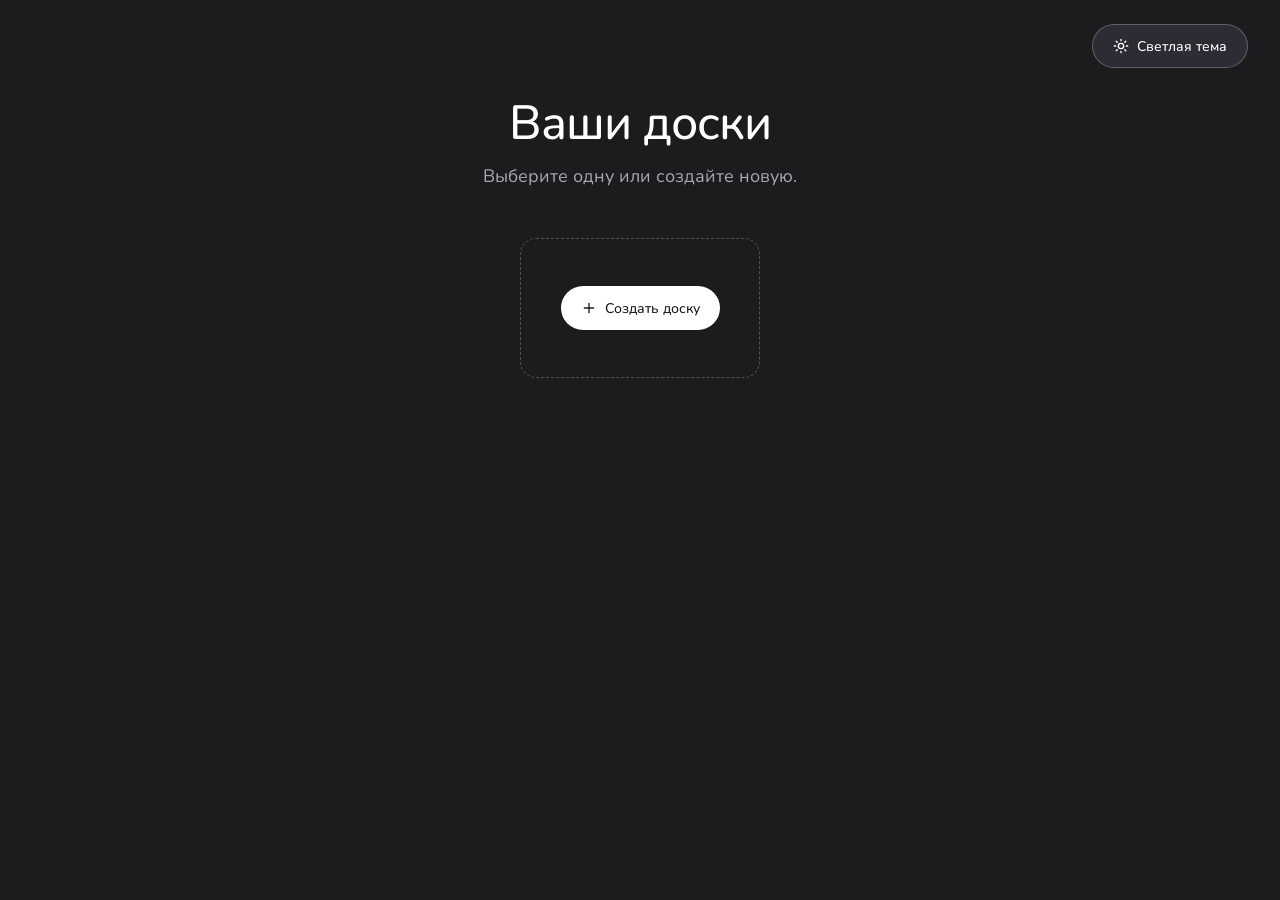
==== index.html @ d498b530 "Share boards with other users by login - Owner opens access to a board by login from the new "Доступ" ====
<!DOCTYPE html>
<html lang="ru">
<head>
<meta charset="UTF-8">
<meta name="viewport" content="width=device-width, initial-scale=1.0">
<title>Ваши доски</title>
<link rel="stylesheet" href="/static/fonts/nunito.css">
<link rel="stylesheet" href="/static/start.css">
<link rel="stylesheet" href="/static/dialog.css">
<script src="/static/theme.js"></script>
</head>
<body>

<div class="account">
  <button id="account-btn" class="account-btn" type="button" aria-haspopup="menu" aria-expanded="false" title="Аккаунт" hidden></button>
  <div id="account-menu" class="account-menu" role="menu" hidden></div>
  <a id="login-btn" class="account-login-btn" href="/login" hidden>Войти</a>
</div>

<button id="theme-toggle" class="theme-toggle-btn" type="button" title="Переключить тему"></button>

<div class="page">
  <div class="header">
    <div class="title">Ваши доски</div>
    <p class="subtitle">Выберите одну или создайте новую.</p>
  </div>

  <div class="password-banner" id="password-banner" hidden></div>

  <div class="boards-grid" id="boards-grid"></div>

  <section class="shared-section" id="shared-section" hidden>
    <h2 class="section-title">Доступные мне</h2>
    <p class="section-subtitle">Доски, которые вам открыли другие пользователи.</p>
    <div class="boards-grid" id="shared-grid"></div>
  </section>
</div>

<script src="/static/auth.js"></script>
<script src="/static/dialog.js"></script>
<script src="/static/guest.js"></script>
<script src="/static/account.js"></script>
<script src="/static/start.js"></script>
</body>
</html>
---- static/fonts/nunito.css ----
/* Nunito (variable, 200–1000) — хранится локально, работает без интернета.
   Лицензия SIL Open Font License 1.1 — см. OFL.txt рядом. */

/* cyrillic-ext */
@font-face {
  font-family: 'Nunito';
  font-style: normal;
  font-display: swap;
  font-weight: 200 1000;
  src: url('/static/fonts/nunito-cyrillic-ext-wght-normal.woff2') format('woff2');
  unicode-range: U+0460-052F,U+1C80-1C8A,U+20B4,U+2DE0-2DFF,U+A640-A69F,U+FE2E-FE2F;
}

/* cyrillic */
@font-face {
  font-family: 'Nunito';
  font-style: normal;
  font-display: swap;
  font-weight: 200 1000;
  src: url('/static/fonts/nunito-cyrillic-wght-normal.woff2') format('woff2');
  unicode-range: U+0301,U+0400-045F,U+0490-0491,U+04B0-04B1,U+2116;
}

/* latin-ext */
@font-face {
  font-family: 'Nunito';
  font-style: normal;
  font-display: swap;
  font-weight: 200 1000;
  src: url('/static/fonts/nunito-latin-ext-wght-normal.woff2') format('woff2');
  unicode-range: U+0100-02BA,U+02BD-02C5,U+02C7-02CC,U+02CE-02D7,U+02DD-02FF,U+0304,U+0308,U+0329,U+1D00-1DBF,U+1E00-1E9F,U+1EF2-1EFF,U+2020,U+20A0-20AB,U+20AD-20C0,U+2113,U+2C60-2C7F,U+A720-A7FF;
}

/* latin */
@font-face {
  font-family: 'Nunito';
  font-style: normal;
  font-display: swap;
  font-weight: 200 1000;
  src: url('/static/fonts/nunito-latin-wght-normal.woff2') format('woff2');
  unicode-range: U+0000-00FF,U+0131,U+0152-0153,U+02BB-02BC,U+02C6,U+02DA,U+02DC,U+0304,U+0308,U+0329,U+2000-206F,U+20AC,U+2122,U+2191,U+2193,U+2212,U+2215,U+FEFF,U+FFFD;
}
---- static/start.css ----
/* Стартовая страница — по дизайн-системе «Like Miro».
   Тёмная тема (по умолчанию) собрана из тёмных токенов системы. */
:root {
  --page: #1c1c1e;
  --panel: #2c2c34;
  --panel-border: rgba(255,255,255,0.08);
  --text: #ffffff;
  --text2: #a5a8b5;
  --icon: #a5a8b5;
  --hover: rgba(255,255,255,0.08);
  --secondary-border: rgba(255,255,255,0.24);
  --dashed: rgba(255,255,255,0.24);
  --bar-track: rgba(255,255,255,0.08);
  --primary-bg: #ffffff;
  --primary-fg: #1c1c1e;
  --shadow-card: 0px 4px 12px 0px rgba(0, 0, 0, 0.4);
  --font: 'Nunito', -apple-system, BlinkMacSystemFont, 'Noto Sans', sans-serif;
}

:root[data-theme="light"] {
  --page: #f7f8fa;
  --panel: #ffffff;
  --panel-border: #e0e2e8;
  --text: #1c1c1e;
  --text2: #555a6a;
  --icon: #6b6f7e;
  --hover: #eef0f3;
  --secondary-border: #c7cad5;
  --dashed: #c7cad5;
  --bar-track: #eef0f4;
  --primary-bg: #1c1c1e;
  --primary-fg: #ffffff;
  --shadow-card: 0px 4px 12px 0px rgba(5, 0, 56, 0.06);
}

* { box-sizing: border-box; }

html, body {
  height: 100%;
}

body {
  margin: 0;
  font-family: var(--font);
  background: var(--page);
  color: var(--text);
  min-height: 100vh;
  padding: 96px 32px 48px;
}

button { font-family: inherit; }

svg { display: block; flex-shrink: 0; }

.page {
  max-width: 1040px;
  margin: 0 auto;
}

.header {
  text-align: center;
  margin-bottom: 48px;
}

.title {
  font-size: 48px;
  line-height: 1.15;
  font-weight: 500;
  letter-spacing: -1px;
  margin: 0 0 12px;
}

.subtitle {
  color: var(--text2);
  font-size: 18px;
  line-height: 1.5;
  margin: 0;
}

.boards-grid {
  display: flex;
  flex-wrap: wrap;
  gap: 24px;
  justify-content: center;
}

.board-tile {
  width: 240px;
  min-height: 140px;
  background: var(--panel);
  border: 1px solid var(--panel-border);
  border-radius: 16px;
  padding: 24px;
  text-decoration: none;
  color: var(--text);
  display: flex;
  flex-direction: column;
  justify-content: space-between;
  gap: 16px;
  cursor: pointer;
  transition: box-shadow 0.18s ease, transform 0.18s ease;
}

.board-tile:hover {
  box-shadow: var(--shadow-card);
  transform: translateY(-2px);
}

.board-tile-head {
  display: flex;
  align-items: flex-start;
  gap: 8px;
}

.board-tile-title {
  flex: 1;
  min-width: 0;
  font-size: 18px;
  line-height: 1.4;
  font-weight: 500;
  word-wrap: break-word;
}

/* низ плитки: число задач и полоска распределения задач по столбцам */
.board-tile-meta {
  display: flex;
  flex-direction: column;
  gap: 8px;
}

.board-tile-count {
  --tile-text2: var(--text2);
  color: var(--tile-text2);
  font-size: 15px;
  line-height: 1.4;
  font-weight: 500;
}

/* строка с числом задач; справа — значок «доступ открыт N пользователям» */
.board-tile-count-row {
  display: flex;
  align-items: center;
  justify-content: space-between;
  gap: 8px;
}

.board-tile-shared,
.board-tile-owner {
  display: inline-flex;
  align-items: center;
  gap: 4px;
  color: var(--text2);
  font-size: 13px;
  line-height: 1.4;
  font-weight: 600;
  min-width: 0;
}

/* чья доска (раздел «Доступные мне») — под названием */
.board-tile-owner {
  margin-top: -8px;
}

.board-tile-owner span {
  overflow: hidden;
  text-overflow: ellipsis;
  white-space: nowrap;
}

.board-tile[data-bg] .board-tile-shared,
.board-tile[data-bg] .board-tile-owner {
  color: rgba(255, 255, 255, 0.85);
}

.board-tile[data-bg="yellow"] .board-tile-shared,
.board-tile[data-bg="yellow"] .board-tile-owner {
  color: rgba(28, 28, 30, 0.75);
}

/* раздел «Доступные мне» */
.shared-section {
  margin-top: 64px;
}

.shared-section[hidden] { display: none; }

.section-title {
  text-align: center;
  font-size: 28px;
  line-height: 1.25;
  font-weight: 500;
  margin: 0 0 8px;
}

.section-subtitle {
  text-align: center;
  color: var(--text2);
  font-size: 15px;
  line-height: 1.5;
  margin: 0 0 32px;
}

/* дорожка под полоской — чтобы цветные отрезки читались на любом фоне плитки */
.board-tile-bar {
  display: flex;
  gap: 2px;
  padding: 2px;
  border-radius: 9999px;
  background: var(--bar-track);
}

.board-tile-bar-seg {
  flex: 1 1 0;
  min-width: 4px;
  height: 6px;
  border-radius: 9999px;
}

.board-tile-bar-empty {
  flex: 1 1 0;
  height: 6px;
}

.board-tile-delete {
  flex-shrink: 0;
  width: 32px;
  height: 32px;
  margin: -6px -8px 0 0;
  border-radius: 9999px;
  border: none;
  background: transparent;
  color: var(--icon);
  cursor: pointer;
  display: flex;
  align-items: center;
  justify-content: center;
  padding: 0;
  opacity: 0;
  transition: background 0.18s ease, color 0.18s ease, opacity 0.18s ease;
}

.board-tile:hover .board-tile-delete,
.board-tile-delete:focus-visible {
  opacity: 1;
}

/* на сенсорных экранах наведения нет — крестик удаления доски виден всегда */
@media (hover: none) {
  .board-tile-delete {
    opacity: 1;
  }
}

/* «Переместить» на плитке — только на сенсорных экранах */
/* плитка — ссылка: без стандартной подсветки ссылки при нажатии на телефоне
   (иначе она накрывает и плитку, и открытое меню) */
.board-tile {
  -webkit-tap-highlight-color: transparent;
}

.board-tile-move-wrap {
  position: relative;
  display: none;
  margin: -6px -4px 0 0;
}

@media (hover: none) {
  .board-tile-move-wrap {
    display: block;
  }
}

.board-tile-move {
  width: 32px;
  height: 32px;
  border-radius: 9999px;
  border: none;
  background: transparent;
  color: var(--icon);
  cursor: pointer;
  display: flex;
  align-items: center;
  justify-content: center;
  padding: 0;
}

.board-tile[data-bg] .board-tile-move {
  color: rgba(255, 255, 255, 0.85);
}

.board-tile[data-bg="yellow"] .board-tile-move {
  color: rgba(28, 28, 30, 0.75);
}

.tile-menu {
  position: absolute;
  top: calc(100% + 4px);
  right: 0;
  z-index: 50;
  min-width: 160px;
  padding: 6px;
  background: var(--panel);
  border: 1px solid var(--panel-border);
  border-radius: 12px;
  box-shadow: var(--shadow-card);
  display: flex;
  flex-direction: column;
}

.tile-menu[hidden] { display: none; }

.tile-menu-item {
  display: flex;
  align-items: center;
  gap: 10px;
  height: 36px;
  padding: 0 12px;
  border: none;
  border-radius: 8px;
  background: transparent;
  color: var(--text);
  font-family: inherit;
  font-size: 14px;
  font-weight: 500;
  text-align: left;
  cursor: pointer;
}

.tile-menu-item svg {
  color: var(--icon);
}

.tile-menu-item:disabled {
  opacity: 0.4;
  cursor: default;
}

/* сдвинутая плитка коротко подсвечивается */
@keyframes tile-moved {
  0% { box-shadow: 0 0 0 3px #5b76fe; }
  100% { box-shadow: 0 0 0 3px transparent; }
}

.board-tile.tile-moved {
  animation: tile-moved 1.2s ease-out;
}

.board-tile-delete:hover {
  background: var(--hover);
  color: var(--text);
}

.add-board-tile {
  width: 240px;
  min-height: 140px;
  border: 1.5px dashed var(--dashed);
  border-radius: 16px;
  background: transparent;
  cursor: pointer;
  display: flex;
  align-items: center;
  justify-content: center;
  padding: 24px;
  transition: background 0.18s ease;
}

.add-board-tile:hover {
  background: var(--hover);
}

.add-board-pill {
  display: inline-flex;
  align-items: center;
  gap: 8px;
  height: 44px;
  padding: 0 20px;
  border-radius: 9999px;
  background: var(--primary-bg);
  color: var(--primary-fg);
  font-size: 14px;
  line-height: 1.5;
  font-weight: 500;
}

.empty-hint {
  text-align: center;
  color: var(--text2);
  font-size: 14px;
  line-height: 1.5;
  margin-bottom: 24px;
}

.theme-toggle-btn {
  position: fixed;
  top: 24px;
  right: 32px;
  display: inline-flex;
  align-items: center;
  gap: 8px;
  height: 44px;
  padding: 0 20px;
  border-radius: 9999px;
  border: 1px solid var(--secondary-border);
  background: var(--panel);
  color: var(--text);
  font-size: 14px;
  line-height: 1.5;
  font-weight: 500;
  cursor: pointer;
  transition: background 0.18s ease;
}

.theme-toggle-btn:hover {
  background: var(--hover);
}

/* Плитка доски в цвете фона этой доски — те же насыщенные цвета, что и фон
   на странице доски (см. static/style.css), одинаковые в обеих темах.
   Текст на цветной плитке белый, на жёлтой — тёмный. */
.board-tile[data-bg="blue"]   { background: #3d63dd; }
.board-tile[data-bg="green"]  { background: #1f9d62; }
.board-tile[data-bg="purple"] { background: #7b52e0; }
.board-tile[data-bg="red"]    { background: #d9463f; }
.board-tile[data-bg="yellow"] { background: #e0b416; }

.board-tile[data-bg] {
  border-color: transparent;
  color: #ffffff;
  --bar-track: rgba(255, 255, 255, 0.35);
}

.board-tile[data-bg] .board-tile-count,
.board-tile[data-bg] .board-tile-delete {
  color: rgba(255, 255, 255, 0.85);
}

.board-tile[data-bg="yellow"] {
  color: #1c1c1e;
  --bar-track: rgba(255, 255, 255, 0.45);
}

.board-tile[data-bg="yellow"] .board-tile-count,
.board-tile[data-bg="yellow"] .board-tile-delete {
  color: rgba(28, 28, 30, 0.75);
}

.board-tile[data-bg] .board-tile-delete:hover {
  background: rgba(255, 255, 255, 0.2);
  color: inherit;
}

/* Перетаскивание плиток досок */
.board-tile[draggable="true"] {
  -webkit-user-drag: element;
}

/* место, откуда взята плитка при перетаскивании */
.board-tile.dragging {
  /* !important — перебить цветной фон плиток (data-bg) */
  background: transparent !important;
  border: 1.5px dashed var(--dashed) !important;
  box-shadow: none;
  transform: none;
}

.board-tile.dragging > * {
  visibility: hidden;
}

/* --- Аккаунт: кнопка с именем пространства и меню (слева вверху) --- */
.account {
  position: fixed;
  top: 24px;
  left: 32px;
  z-index: 100;
  display: flex;
  gap: 8px;
}

/* «Войти» — вход в другое, существующее пространство */
.account-login-btn {
  display: inline-flex;
  align-items: center;
  height: 44px;
  padding: 0 20px;
  border-radius: 9999px;
  border: 1px solid var(--secondary-border);
  background: var(--panel);
  color: var(--text);
  font-size: 14px;
  line-height: 1.5;
  font-weight: 500;
  text-decoration: none;
  transition: background 0.18s ease;
}

.account-login-btn:hover {
  background: var(--hover);
}

.account-login-btn[hidden] { display: none; }

.account-btn {
  display: inline-flex;
  align-items: center;
  gap: 8px;
  max-width: min(320px, calc(100vw - 360px));
  height: 44px;
  padding: 0 16px 0 20px;
  border-radius: 9999px;
  border: 1px solid var(--secondary-border);
  background: var(--panel);
  color: var(--text);
  font-size: 14px;
  line-height: 1.5;
  font-weight: 500;
  cursor: pointer;
  transition: background 0.18s ease;
}

.account-btn[hidden] { display: none; }

.account-btn:hover,
.account-btn[aria-expanded="true"] {
  background: var(--hover);
}

.account-btn-name {
  min-width: 0;
  overflow: hidden;
  text-overflow: ellipsis;
  white-space: nowrap;
}

.account-menu {
  position: absolute;
  top: calc(100% + 8px);
  left: 0;
  min-width: 220px;
  padding: 8px;
  background: var(--panel);
  border: 1px solid var(--panel-border);
  border-radius: 12px;
  box-shadow: var(--shadow-card);
  display: flex;
  flex-direction: column;
}

.account-menu[hidden] { display: none; }

.account-menu-item {
  height: 36px;
  padding: 0 12px;
  border: none;
  border-radius: 8px;
  background: transparent;
  color: var(--text);
  font-size: 14px;
  font-weight: 500;
  text-align: left;
  cursor: pointer;
}

.account-menu-item:hover,
.account-menu-item:focus-visible {
  background: var(--hover);
  outline: none;
}

.account-menu-item-danger {
  color: #e5484d;
}

/* --- Напоминание задать пароль --- */
.password-banner {
  display: flex;
  align-items: center;
  gap: 16px;
  max-width: 768px;
  margin: -16px auto 40px;
  padding: 16px 20px;
  background: var(--panel);
  border: 1px solid var(--panel-border);
  border-left: 4px solid #fcb900;
  border-radius: 12px;
}

.password-banner[hidden] { display: none; }

.password-banner-icon {
  color: #fcb900;
  flex-shrink: 0;
}

.password-banner-text {
  flex: 1;
  min-width: 0;
}

.password-banner-title {
  font-size: 15px;
  line-height: 1.4;
  font-weight: 600;
}

.password-banner-message {
  margin-top: 2px;
  color: var(--text2);
  font-size: 14px;
  line-height: 1.5;
}

.password-banner-btn {
  flex-shrink: 0;
  height: 40px;
  padding: 0 20px;
  border-radius: 9999px;
  border: 1px solid var(--primary-bg);
  background: var(--primary-bg);
  color: var(--primary-fg);
  font-size: 14px;
  font-weight: 600;
  cursor: pointer;
  transition: opacity 0.18s ease;
}

.password-banner-btn:hover {
  opacity: 0.85;
}

@media (max-width: 640px) {
  .password-banner {
    flex-wrap: wrap;
  }
  .password-banner-btn {
    width: 100%;
  }
  .account { left: 16px; top: 16px; }
  .theme-toggle-btn { right: 16px; top: 16px; }
  .theme-toggle-btn span { display: none; }
  .theme-toggle-btn { padding: 0 14px; }
  .account-btn { max-width: calc(100vw - 190px); }
}
---- static/dialog.css ----
/* Общие окна в стиле доски (static/dialog.js) — подключаются и на стартовой
   странице, и на доске. Используют цветовые токены страницы (--panel, --text…);
   где на стартовой странице токена нет — берётся значение по умолчанию. */

.confirm-overlay {
  position: fixed;
  inset: 0;
  z-index: 1000;
  display: flex;
  align-items: center;
  justify-content: center;
  padding: 16px;
  background: rgba(0, 0, 0, 0.5);
  opacity: 0;
  transition: opacity 0.15s ease;
}

:root[data-theme="light"] .confirm-overlay {
  background: rgba(28, 28, 30, 0.32);
}

.confirm-overlay.open {
  opacity: 1;
}

.confirm-dialog {
  width: min(400px, 100%);
  background: var(--panel);
  border: 1px solid var(--panel-border);
  border-radius: 16px;
  box-shadow: var(--shadow-modal, 0px 16px 48px -8px rgba(0, 0, 0, 0.5));
  padding: 24px;
  transform: translateY(8px) scale(0.98);
  transition: transform 0.15s ease;
}

.confirm-overlay.open .confirm-dialog {
  transform: none;
}

.confirm-title {
  font-size: 18px;
  line-height: 1.4;
  font-weight: 600;
  color: var(--text);
  margin-bottom: 8px;
  word-wrap: break-word;
}

.confirm-message {
  font-size: 14px;
  line-height: 1.5;
  color: var(--text2);
}

.confirm-buttons {
  display: flex;
  justify-content: flex-end;
  gap: 8px;
  margin-top: 24px;
}

.confirm-btn {
  height: 40px;
  padding: 0 20px;
  border-radius: 9999px;
  font-family: inherit;
  font-size: 14px;
  line-height: 1.5;
  font-weight: 600;
  cursor: pointer;
  transition: background 0.18s ease, opacity 0.18s ease;
}

.confirm-btn:focus-visible {
  outline: 2px solid var(--link, #5b76fe);
  outline-offset: 2px;
}

.confirm-btn-cancel {
  background: transparent;
  border: 1px solid var(--secondary-border);
  color: var(--text);
}

.confirm-btn-cancel:hover {
  background: var(--hover);
}

/* красная кнопка — опасное действие (удаление) */
.confirm-btn-danger {
  background: #e5484d;
  border: 1px solid #e5484d;
  color: #ffffff;
}

.confirm-btn-danger:hover {
  opacity: 0.88;
}

.confirm-btn-primary {
  background: var(--primary-bg);
  border: 1px solid var(--primary-bg);
  color: var(--primary-fg);
}

.confirm-btn-primary:hover {
  opacity: 0.85;
}

.confirm-input {
  display: block;
  width: 100%;
  height: 44px;
  margin-top: 12px;
  padding: 0 12px;
  background: var(--input-bg, var(--page));
  border: 1px solid var(--secondary-border);
  border-radius: 8px;
  color: var(--text);
  font-family: inherit;
  font-size: 15px;
  line-height: 1.5;
}

.confirm-input::placeholder {
  color: var(--icon);
}

.confirm-input:focus {
  outline: none;
  border-color: var(--link, #5b76fe);
  box-shadow: 0 0 0 1px var(--link, #5b76fe);
}

/* Окно-форма (KanbanDialog.form): подписи полей и текст ошибки */
.confirm-field {
  display: block;
  margin-top: 12px;
}

.confirm-field-label {
  display: block;
  font-size: 13px;
  line-height: 1.4;
  font-weight: 600;
  color: var(--text2);
}

.confirm-field .confirm-input {
  margin-top: 6px;
}

.confirm-error {
  min-height: 0;
  margin-top: 12px;
  font-size: 14px;
  line-height: 1.5;
  color: #e5484d;
}

.confirm-error:empty {
  display: none;
}

.confirm-btn:disabled {
  opacity: 0.6;
  cursor: default;
}

/* поле типа «поиск» (окна с noAutofill) выглядит как обычное поле */
.confirm-input[type="search"] {
  -webkit-appearance: none;
  appearance: none;
}

.confirm-input[type="search"]::-webkit-search-cancel-button,
.confirm-input[type="search"]::-webkit-search-decoration {
  -webkit-appearance: none;
  display: none;
}
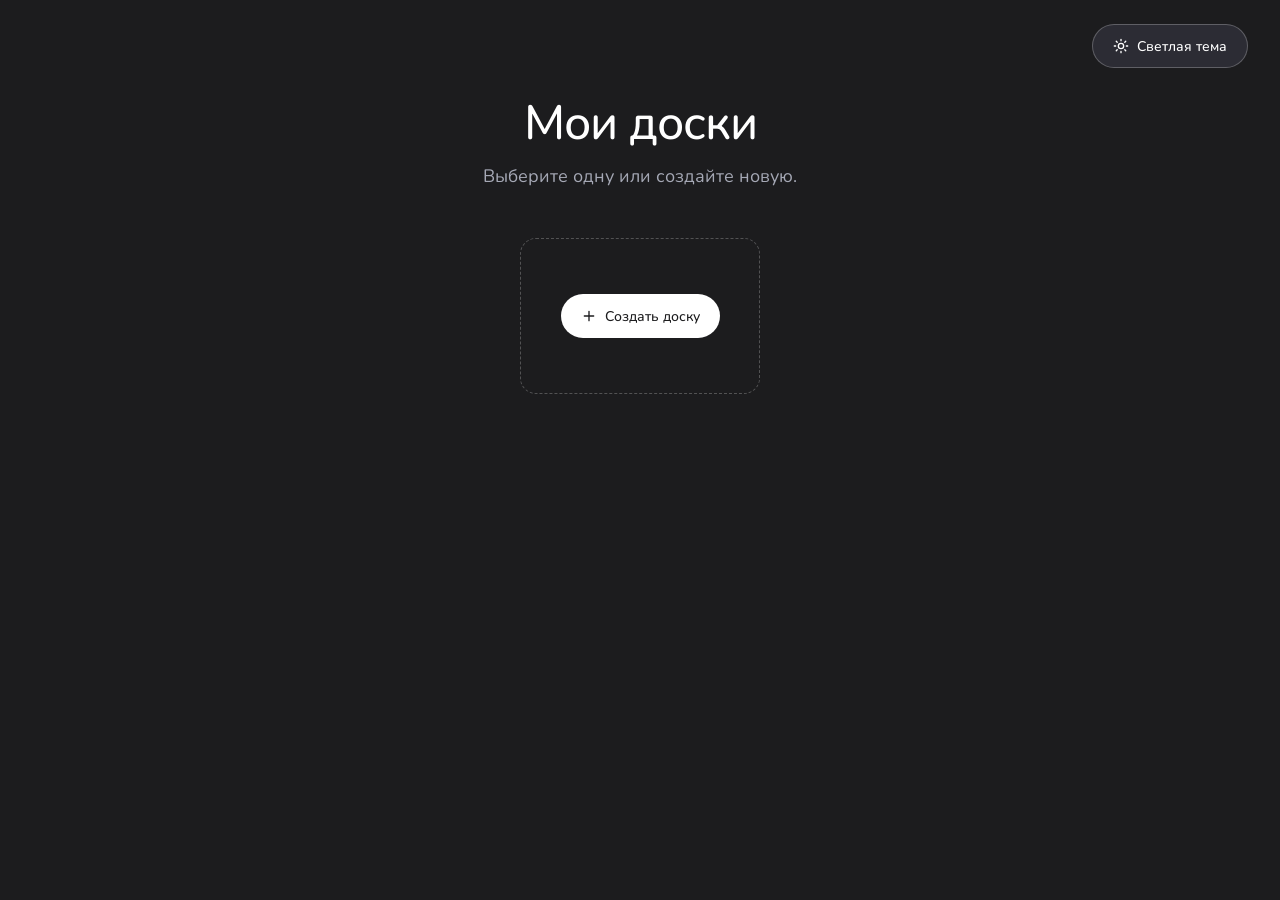
==== commit 20c446bf: "Start page tabs and notifications for shared boards - When boards are shared with the user, the star" ====
--- a/index.html
+++ b/index.html
@@ -3,7 +3,7 @@
 <head>
 <meta charset="UTF-8">
 <meta name="viewport" content="width=device-width, initial-scale=1.0">
-<title>Ваши доски</title>
+<title>Мои доски</title>
 <link rel="stylesheet" href="/static/fonts/nunito.css">
 <link rel="stylesheet" href="/static/start.css">
 <link rel="stylesheet" href="/static/dialog.css">
@@ -21,17 +21,24 @@
 
 <div class="page">
   <div class="header">
-    <div class="title">Ваши доски</div>
-    <p class="subtitle">Выберите одну или создайте новую.</p>
+    <div class="title" id="page-title">Мои доски</div>
+    <p class="subtitle" id="page-subtitle">Выберите одну или создайте новую.</p>
   </div>
 
   <div class="password-banner" id="password-banner" hidden></div>
 
-  <div class="boards-grid" id="boards-grid"></div>
+  <!-- уведомление: вам открыли доступ к новой доске (static/start.js) -->
+  <div class="shared-banner" id="shared-banner" hidden></div>
 
-  <section class="shared-section" id="shared-section" hidden>
-    <h2 class="section-title">Доступные мне</h2>
-    <p class="section-subtitle">Доски, которые вам открыли другие пользователи.</p>
+  <!-- вкладки — только если есть доски, к которым вам открыли доступ -->
+  <div class="board-tabs" id="board-tabs" role="tablist" aria-label="Доски" hidden>
+    <button type="button" class="board-tab" id="tab-own" role="tab" data-tab="own" aria-controls="boards-grid">Мои доски</button>
+    <button type="button" class="board-tab" id="tab-shared" role="tab" data-tab="shared" aria-controls="shared-section">Доступные мне<span class="board-tab-count" id="shared-count"></span></button>
+  </div>
+
+  <div class="boards-grid" id="boards-grid" role="tabpanel"></div>
+
+  <section class="shared-section" id="shared-section" role="tabpanel" hidden>
     <div class="boards-grid" id="shared-grid"></div>
   </section>
 </div>
--- a/static/start.css
+++ b/static/start.css
@@ -13,6 +13,7 @@
   --bar-track: rgba(255,255,255,0.08);
   --primary-bg: #ffffff;
   --primary-fg: #1c1c1e;
+  --accent: #5b76fe;
   --shadow-card: 0px 4px 12px 0px rgba(0, 0, 0, 0.4);
   --font: 'Nunito', -apple-system, BlinkMacSystemFont, 'Noto Sans', sans-serif;
 }
@@ -30,6 +31,7 @@
   --bar-track: #eef0f4;
   --primary-bg: #1c1c1e;
   --primary-fg: #ffffff;
+  --accent: #4262ff;
   --shadow-card: 0px 4px 12px 0px rgba(5, 0, 56, 0.06);
 }
 
@@ -84,9 +86,11 @@
   justify-content: center;
 }
 
+/* Все плитки одной высоты: название — не больше двух строк (длиннее —
+   с многоточием), остальное умещается в эту высоту */
 .board-tile {
   width: 240px;
-  min-height: 140px;
+  height: 156px;
   background: var(--panel);
   border: 1px solid var(--panel-border);
   border-radius: 16px;
@@ -119,6 +123,12 @@
   line-height: 1.4;
   font-weight: 500;
   word-wrap: break-word;
+  overflow-wrap: anywhere;
+  display: -webkit-box;
+  -webkit-box-orient: vertical;
+  -webkit-line-clamp: 2;
+  line-clamp: 2;
+  overflow: hidden;
 }
 
 /* низ плитки: число задач и полоска распределения задач по столбцам */
@@ -156,9 +166,8 @@
   min-width: 0;
 }
 
-/* чья доска (раздел «Доступные мне») — под названием */
-.board-tile-owner {
-  margin-top: -8px;
+.board-tile-count {
+  flex-shrink: 0;
 }
 
 .board-tile-owner span {
@@ -177,27 +186,213 @@
   color: rgba(28, 28, 30, 0.75);
 }
 
-/* раздел «Доступные мне» */
-.shared-section {
-  margin-top: 64px;
-}
-
-.shared-section[hidden] { display: none; }
-
-.section-title {
-  text-align: center;
-  font-size: 28px;
-  line-height: 1.25;
-  font-weight: 500;
-  margin: 0 0 8px;
-}
-
-.section-subtitle {
-  text-align: center;
+/* раздел «Доступные мне» — вкладка (static/start.js) */
+.shared-section[hidden],
+.boards-grid[hidden],
+.empty-hint[hidden] { display: none; }
+
+/* Вкладки «Мои доски | Доступные мне» */
+.board-tabs {
+  display: flex;
+  justify-content: center;
+  gap: 4px;
+  width: fit-content;
+  margin: -16px auto 40px;
+  padding: 4px;
+  border-radius: 9999px;
+  background: var(--panel);
+  border: 1px solid var(--panel-border);
+}
+
+.board-tabs[hidden] { display: none; }
+
+.board-tab {
+  position: relative;
+  display: inline-flex;
+  align-items: center;
+  gap: 8px;
+  height: 40px;
+  padding: 0 20px;
+  border: none;
+  border-radius: 9999px;
+  background: transparent;
   color: var(--text2);
   font-size: 15px;
+  font-weight: 600;
+  cursor: pointer;
+  transition: background 0.18s ease, color 0.18s ease;
+}
+
+.board-tab:hover {
+  color: var(--text);
+}
+
+.board-tab.active {
+  background: var(--primary-bg);
+  color: var(--primary-fg);
+}
+
+.board-tab:focus-visible {
+  outline: 2px solid var(--accent);
+  outline-offset: 2px;
+}
+
+.board-tab-count {
+  min-width: 22px;
+  height: 22px;
+  padding: 0 7px;
+  border-radius: 9999px;
+  background: var(--hover);
+  font-size: 12px;
+  line-height: 22px;
+  text-align: center;
+}
+
+.board-tab.active .board-tab-count {
+  background: rgba(127, 127, 127, 0.2);
+}
+
+/* среди чужих досок есть новые — синяя точка на вкладке */
+.board-tab.has-new::after {
+  content: "";
+  position: absolute;
+  top: 6px;
+  right: 8px;
+  width: 8px;
+  height: 8px;
+  border-radius: 50%;
+  background: var(--accent);
+  border: 2px solid var(--panel);
+}
+
+/* Отметка «Новая» на плитке чужой доски, которую ещё не открывали */
+.board-tile {
+  position: relative;
+}
+
+.board-tile-new {
+  box-shadow: 0 0 0 2px var(--accent);
+}
+
+.board-tile-new-badge {
+  position: absolute;
+  top: -10px;
+  left: 20px;
+  height: 20px;
+  padding: 0 8px;
+  border-radius: 9999px;
+  background: var(--accent);
+  color: #ffffff;
+  font-size: 11px;
+  line-height: 20px;
+  font-weight: 700;
+  letter-spacing: 0.2px;
+}
+
+/* Уведомление «Вам открыли доступ к доске» — как плашка про пароль */
+.shared-banner {
+  display: flex;
+  align-items: center;
+  gap: 16px;
+  max-width: 768px;
+  margin: -16px auto 40px;
+  padding: 16px 12px 16px 20px;
+  background: var(--panel);
+  border: 1px solid var(--panel-border);
+  border-left: 4px solid var(--accent);
+  border-radius: 12px;
+}
+
+.shared-banner[hidden] { display: none; }
+
+.shared-banner-icon {
+  color: var(--accent);
+  flex-shrink: 0;
+}
+
+.shared-banner-icon svg {
+  width: 20px;
+  height: 20px;
+}
+
+.shared-banner-text {
+  flex: 1;
+  min-width: 0;
+}
+
+.shared-banner-title {
+  font-size: 15px;
+  line-height: 1.4;
+  font-weight: 600;
+  overflow-wrap: anywhere;
+}
+
+.shared-banner-message {
+  margin-top: 2px;
+  color: var(--text2);
+  font-size: 14px;
   line-height: 1.5;
-  margin: 0 0 32px;
+}
+
+.shared-banner-btn {
+  flex-shrink: 0;
+  display: inline-flex;
+  align-items: center;
+  height: 40px;
+  padding: 0 20px;
+  border-radius: 9999px;
+  background: var(--primary-bg);
+  color: var(--primary-fg);
+  font-size: 14px;
+  font-weight: 600;
+  text-decoration: none;
+  transition: opacity 0.18s ease;
+}
+
+.shared-banner-btn[hidden] { display: none; }
+
+.shared-banner-btn:hover {
+  opacity: 0.85;
+}
+
+.shared-banner-close {
+  flex-shrink: 0;
+  width: 32px;
+  height: 32px;
+  border: none;
+  border-radius: 9999px;
+  background: transparent;
+  color: var(--icon);
+  cursor: pointer;
+  display: inline-flex;
+  align-items: center;
+  justify-content: center;
+  padding: 0;
+}
+
+.shared-banner-close:hover {
+  background: var(--hover);
+  color: var(--text);
+}
+
+@media (max-width: 640px) {
+  .shared-banner {
+    flex-wrap: wrap;
+    position: relative;
+    padding-right: 44px;
+  }
+  .shared-banner-btn {
+    width: 100%;
+    justify-content: center;
+  }
+  .shared-banner-close {
+    position: absolute;
+    top: 8px;
+    right: 8px;
+  }
+  .board-tab {
+    padding: 0 14px;
+  }
 }
 
 /* дорожка под полоской — чтобы цветные отрезки читались на любом фоне плитки */
@@ -352,7 +547,7 @@
 
 .add-board-tile {
   width: 240px;
-  min-height: 140px;
+  height: 156px;
   border: 1.5px dashed var(--dashed);
   border-radius: 16px;
   background: transparent;
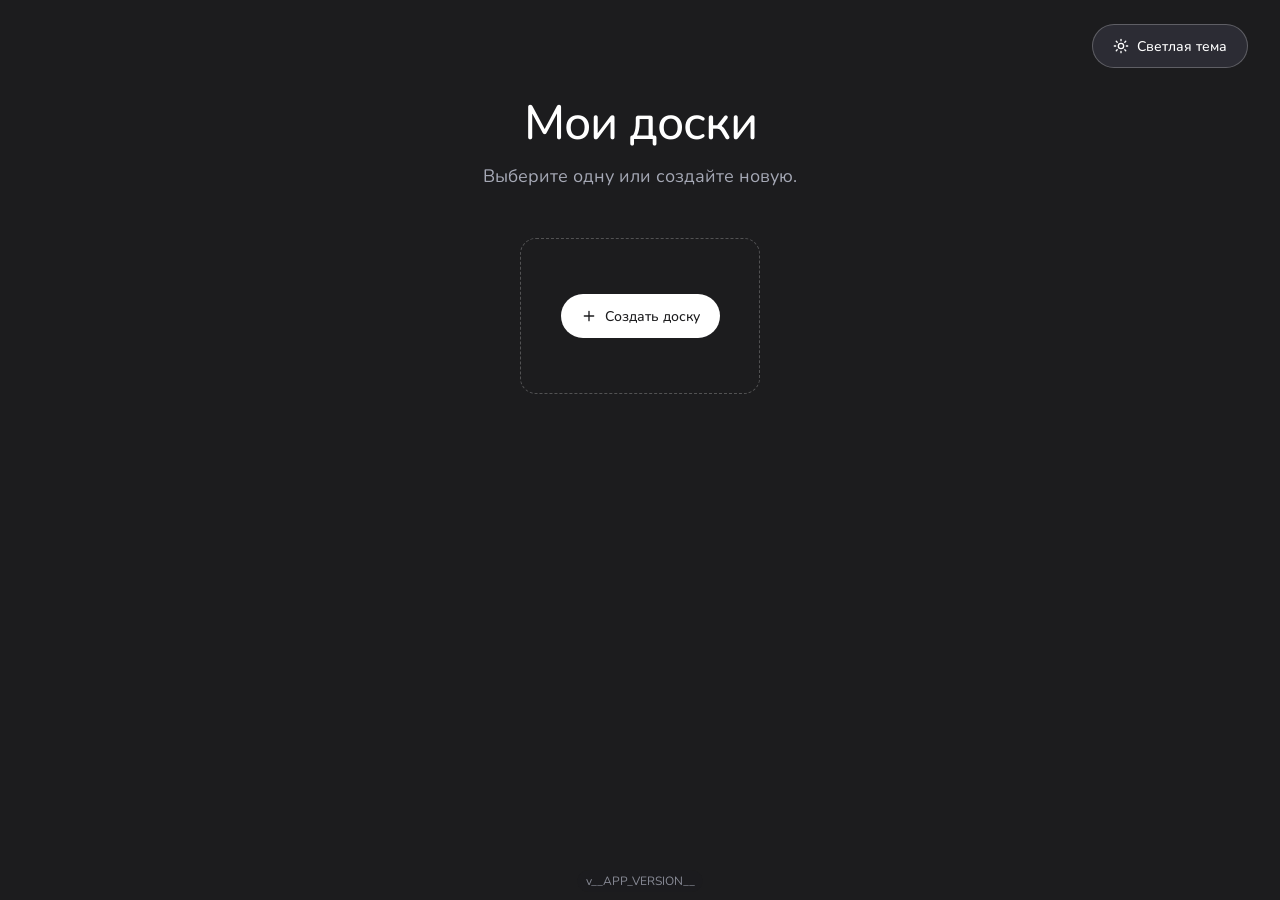
==== commit 58278734: "Show release version on the start page - New version file next to app.py (e.g. 1.2.1); its content i" ====
--- a/index.html
+++ b/index.html
@@ -4,6 +4,9 @@
 <meta charset="UTF-8">
 <meta name="viewport" content="width=device-width, initial-scale=1.0">
 <title>Мои доски</title>
+<link rel="icon" href="/static/icons/favicon.ico" sizes="any">
+<link rel="icon" type="image/png" sizes="32x32" href="/static/icons/icon-32.png">
+<link rel="apple-touch-icon" href="/static/icons/apple-touch-icon.png">
 <link rel="stylesheet" href="/static/fonts/nunito.css">
 <link rel="stylesheet" href="/static/start.css">
 <link rel="stylesheet" href="/static/dialog.css">
@@ -17,7 +20,11 @@
   <a id="login-btn" class="account-login-btn" href="/login" hidden>Войти</a>
 </div>
 
-<button id="theme-toggle" class="theme-toggle-btn" type="button" title="Переключить тему"></button>
+<div class="top-right">
+  <button id="theme-toggle" class="theme-toggle-btn" type="button" title="Переключить тему"></button>
+  <!-- доски в Telegram (static/account.js); скрыта, если бот не настроен -->
+  <button id="telegram-btn" class="theme-toggle-btn telegram-btn" type="button" title="Смотреть доски в Telegram" aria-label="Telegram" hidden><svg width="16" height="16" viewBox="0 0 24 24" fill="none" stroke="currentColor" stroke-width="2" stroke-linecap="round" stroke-linejoin="round" aria-hidden="true"><path d="M21 3 3 10.5l7 2.5 2.5 7L21 3z"/><path d="M10 13l4.5-4.5"/></svg></button>
+</div>
 
 <div class="page">
   <div class="header">
@@ -30,6 +37,9 @@
   <!-- уведомление: вам открыли доступ к новой доске (static/start.js) -->
   <div class="shared-banner" id="shared-banner" hidden></div>
 
+  <!-- уведомление: общую доску изменил другой участник (static/start.js) -->
+  <div class="shared-banner changes-banner" id="changes-banner" hidden></div>
+
   <!-- вкладки — только если есть доски, к которым вам открыли доступ -->
   <div class="board-tabs" id="board-tabs" role="tablist" aria-label="Доски" hidden>
     <button type="button" class="board-tab" id="tab-own" role="tab" data-tab="own" aria-controls="boards-grid">Мои доски</button>
@@ -41,6 +51,9 @@
   <section class="shared-section" id="shared-section" role="tabpanel" hidden>
     <div class="boards-grid" id="shared-grid"></div>
   </section>
+
+  <!-- версия релиза: файл version рядом с app.py (без файла подвала нет) -->
+  <footer class="app-version">v__APP_VERSION__</footer>
 </div>
 
 <script src="/static/auth.js"></script>
--- a/static/start.css
+++ b/static/start.css
@@ -609,6 +609,41 @@
   background: var(--hover);
 }
 
+/* Правый верхний угол: «Telegram» и переключатель темы */
+.top-right {
+  position: fixed;
+  top: 24px;
+  right: 32px;
+  z-index: 100;
+  display: flex;
+  gap: 8px;
+}
+
+.top-right .theme-toggle-btn {
+  position: static;
+}
+
+.theme-toggle-btn[hidden] { display: none; }
+
+/* «Telegram» — приглушённый фирменный голубой Telegram (одинаковый в обеих темах) */
+/* только значок — круглая кнопка */
+.telegram-btn {
+  padding: 0 14px;
+  border-color: transparent;
+  background: #47a3d1;
+  color: #ffffff;
+  font-weight: 600;
+}
+
+.telegram-btn:hover {
+  background: #3b90ba;
+}
+
+.telegram-btn:focus-visible {
+  outline: 2px solid #47a3d1;
+  outline-offset: 2px;
+}
+
 /* Плитка доски в цвете фона этой доски — те же насыщенные цвета, что и фон
    на странице доски (см. static/style.css), одинаковые в обеих темах.
    Текст на цветной плитке белый, на жёлтой — тёмный. */
@@ -699,7 +734,7 @@
   display: inline-flex;
   align-items: center;
   gap: 8px;
-  max-width: min(320px, calc(100vw - 360px));
+  max-width: min(320px, calc(100vw - 500px));
   height: 44px;
   padding: 0 16px 0 20px;
   border-radius: 9999px;
@@ -831,8 +866,54 @@
     width: 100%;
   }
   .account { left: 16px; top: 16px; }
-  .theme-toggle-btn { right: 16px; top: 16px; }
+  .top-right { right: 16px; top: 16px; }
   .theme-toggle-btn span { display: none; }
   .theme-toggle-btn { padding: 0 14px; }
-  .account-btn { max-width: calc(100vw - 190px); }
-}
+  .account-btn { max-width: calc(100vw - 250px); }
+}
+
+/* Уведомление «Доску изменил …» (static/start.js) — как «Вам открыли доступ» */
+.changes-list {
+  list-style: none;
+  margin: 4px 0 0;
+  padding: 0;
+}
+
+.changes-list li {
+  margin-top: 2px;
+  overflow-wrap: anywhere;
+}
+
+.changes-list a {
+  color: var(--text);
+  font-weight: 600;
+  text-decoration: none;
+}
+
+.changes-list a:hover {
+  text-decoration: underline;
+}
+
+/* Версия релиза (файл version) — всегда внизу окна, по центру; не мешает
+   нажимать на то, что под ней */
+.app-version {
+  position: fixed;
+  left: 50%;
+  bottom: 8px;
+  transform: translateX(-50%);
+  z-index: 5;
+  padding: 2px 8px;
+  border-radius: 9999px;
+  background: var(--page);
+  color: var(--text2);
+  font-size: 12px;
+  line-height: 1.5;
+  opacity: 0.8;
+  pointer-events: none;
+  white-space: nowrap;
+}
+
+/* место под строкой версии, чтобы она не закрывала последний ряд плиток */
+.page {
+  padding-bottom: 40px;
+}
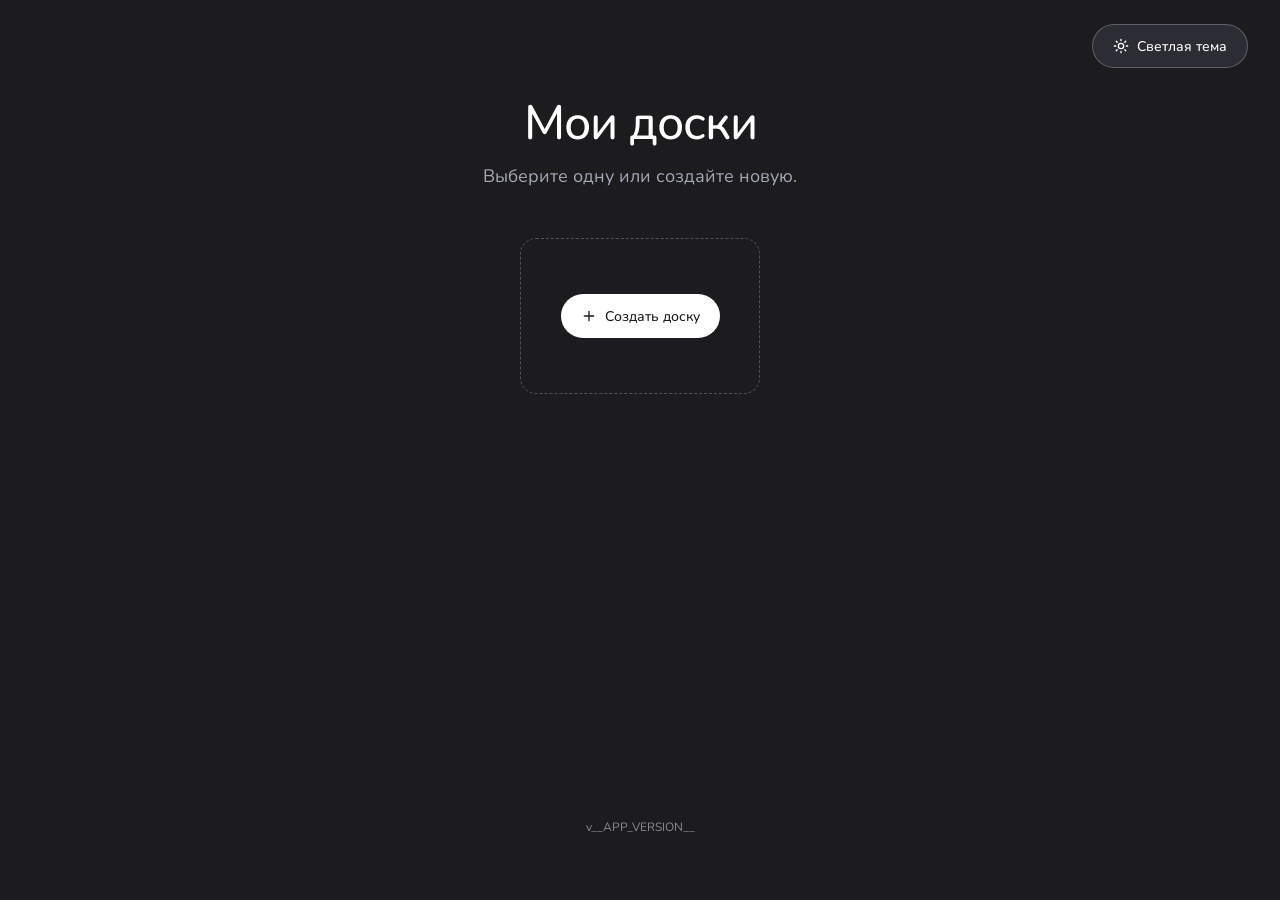
==== commit 8479ffd5: "Add Yandex Metrika counter to all pages - Yandex Metrika counter 113758263 in <head> of the start, b" ====
--- a/index.html
+++ b/index.html
@@ -3,6 +3,20 @@
 <head>
 <meta charset="UTF-8">
 <meta name="viewport" content="width=device-width, initial-scale=1.0">
+<!-- Yandex.Metrika counter -->
+<script type="text/javascript">
+    (function(m,e,t,r,i,k,a){
+        m[i]=m[i]||function(){(m[i].a=m[i].a||[]).push(arguments)};
+        m[i].l=1*new Date();
+        for (var j = 0; j < document.scripts.length; j++) {if (document.scripts[j].src === r) { return; }}
+        k=e.createElement(t),a=e.getElementsByTagName(t)[0],k.async=1,k.src=r,a.parentNode.insertBefore(k,a)
+    })(window, document,'script','https://mc.yandex.ru/metrika/tag.js?id=113758263', 'ym');
+
+    // секрет ссылки-приглашения (/invite/<секрет>) в Метрику не отправляем
+    var kanbanHideInvite = function (u) { return String(u || '').replace(/(\/invite\/)[^\/?#]+/, '$1-'); };
+    ym(113758263, 'init', {ssr:true, webvisor:true, clickmap:true, ecommerce:"dataLayer", referrer: kanbanHideInvite(document.referrer), url: kanbanHideInvite(location.href), accurateTrackBounce:true, trackLinks:true});
+</script>
+<!-- /Yandex.Metrika counter -->
 <title>Мои доски</title>
 <link rel="icon" href="/static/icons/favicon.ico" sizes="any">
 <link rel="icon" type="image/png" sizes="32x32" href="/static/icons/icon-32.png">
@@ -13,6 +27,8 @@
 <script src="/static/theme.js"></script>
 </head>
 <body>
+<!-- Yandex.Metrika counter (без JavaScript) -->
+<noscript><div><img src="https://mc.yandex.ru/watch/113758263" style="position:absolute; left:-9999px;" alt="" /></div></noscript>
 
 <div class="account">
   <button id="account-btn" class="account-btn" type="button" aria-haspopup="menu" aria-expanded="false" title="Аккаунт" hidden></button>
--- a/static/start.css
+++ b/static/start.css
@@ -894,26 +894,115 @@
   text-decoration: underline;
 }
 
-/* Версия релиза (файл version) — всегда внизу окна, по центру; не мешает
-   нажимать на то, что под ней */
+/* Версия релиза (файл version) — в самом низу страницы, по центру: после
+   всех досок, а если досок мало — внизу окна. Видна, когда долистаешь. */
+.page {
+  position: relative;
+  /* страница не ниже окна (за вычетом отступов body сверху и снизу) */
+  min-height: calc(100vh - 144px);
+  min-height: calc(100dvh - 144px);
+  padding-bottom: 56px;
+}
+
 .app-version {
-  position: fixed;
-  left: 50%;
-  bottom: 8px;
-  transform: translateX(-50%);
-  z-index: 5;
-  padding: 2px 8px;
-  border-radius: 9999px;
-  background: var(--page);
+  position: absolute;
+  left: 0;
+  right: 0;
+  /* отступ снизу свой: когда досок много, страница длиннее окна и нижний
+     отступ body (html/body — высотой в окно) после неё не добавляется */
+  bottom: 16px;
+  text-align: center;
   color: var(--text2);
   font-size: 12px;
   line-height: 1.5;
   opacity: 0.8;
+}
+
+/* Круглая кнопка «+» (создать доску) — в правом нижнем углу экрана, пока
+   плитка «Создать доску» за его пределами (static/start.js) */
+.add-board-fab {
+  position: fixed;
+  right: 24px;
+  bottom: 24px;
+  z-index: 40;
+  width: 56px;
+  height: 56px;
+  border: none;
+  border-radius: 50%;
+  background: var(--primary-bg);
+  color: var(--primary-fg);
+  box-shadow: 0 6px 20px rgba(0, 0, 0, 0.35);
+  display: flex;
+  align-items: center;
+  justify-content: center;
+  padding: 0;
+  cursor: pointer;
+  opacity: 0;
+  transform: scale(0.8);
   pointer-events: none;
+  transition: opacity 0.18s ease, transform 0.18s ease;
+}
+
+:root[data-theme="light"] .add-board-fab {
+  box-shadow: 0 6px 20px rgba(5, 0, 56, 0.18);
+}
+
+.add-board-fab.visible {
+  opacity: 1;
+  transform: none;
+  pointer-events: auto;
+}
+
+.add-board-fab:hover {
+  opacity: 0.88;
+}
+
+.add-board-fab:focus-visible {
+  outline: 2px solid var(--accent);
+  outline-offset: 3px;
+}
+
+@media (max-width: 640px) {
+  .add-board-fab {
+    right: 16px;
+    bottom: 16px;
+  }
+}
+
+/* Подсказка «Если у вас уже есть аккаунт» под кнопкой «Войти» — гостю при
+   первом открытии (static/account.js) */
+.login-hint {
+  position: absolute;
+  top: calc(100% + 12px);
+  padding: 8px 12px;
+  border-radius: 10px;
+  background: var(--primary-bg);
+  color: var(--primary-fg);
+  font-size: 13px;
+  line-height: 1.4;
+  font-weight: 600;
   white-space: nowrap;
-}
-
-/* место под строкой версии, чтобы она не закрывала последний ряд плиток */
-.page {
-  padding-bottom: 40px;
-}
+  box-shadow: var(--shadow-card);
+  pointer-events: none;
+  opacity: 0;
+  transform: translateY(-4px);
+  transition: opacity 0.2s ease, transform 0.2s ease;
+}
+
+.login-hint.visible {
+  opacity: 1;
+  transform: none;
+}
+
+/* стрелочка вверх — к середине кнопки «Войти» */
+.login-hint::before {
+  content: "";
+  position: absolute;
+  top: -6px;
+  left: calc(var(--arrow-left, 30px) - 6px);
+  width: 12px;
+  height: 12px;
+  background: inherit;
+  border-radius: 2px;
+  transform: rotate(45deg);
+}
